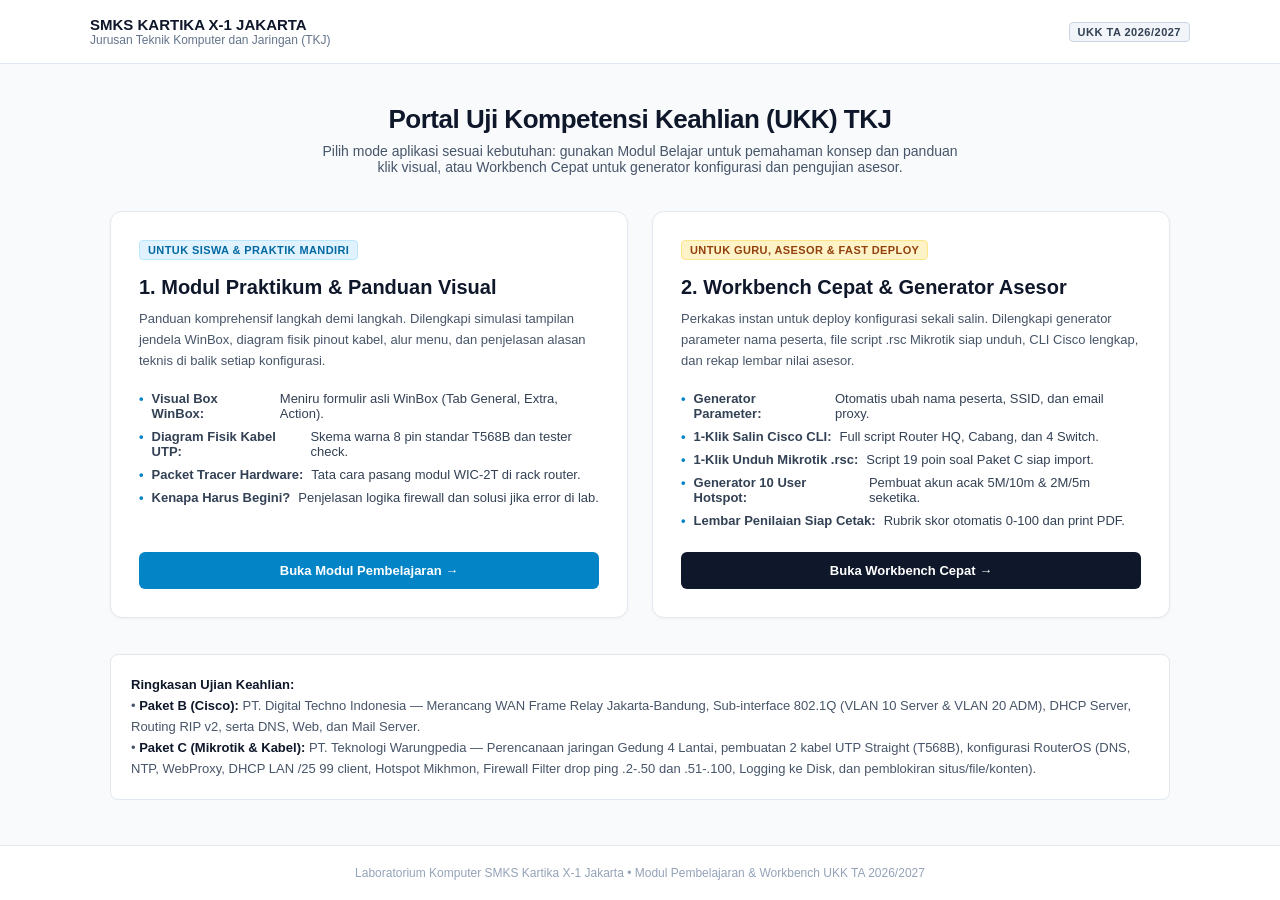
==== index.html @ c427e786 "feat: UKK TKJ 2627 Workbench & Learning Module - SMKS Kartika X-1" ====
<!DOCTYPE html>
<html lang="id">
<head>
<meta charset="UTF-8">
<meta name="viewport" content="width=device-width, initial-scale=1.0">
<title>Portal UKK TKJ TA 2026/2027 - SMKS Kartika X-1</title>
<style>
:root {
  --bg: #f8fafc;
  --card-bg: #ffffff;
  --text-main: #0f172a;
  --text-muted: #475569;
  --border: #e2e8f0;
  --primary: #0284c7;
  --primary-hover: #0369a1;
  --amber: #d97706;
  --font-sans: -apple-system, BlinkMacSystemFont, "Segoe UI", Roboto, "Helvetica Neue", Arial, sans-serif;
  --font-mono: ui-monospace, SFMono-Regular, Menlo, Monaco, Consolas, monospace;
}
* { box-sizing: border-box; margin: 0; padding: 0; }
body {
  background: var(--bg);
  color: var(--text-main);
  font-family: var(--font-sans);
  min-height: 100vh;
  display: flex;
  flex-direction: column;
}
header {
  background: #ffffff;
  border-bottom: 1px solid var(--border);
  padding: 16px 24px;
}
.header-inner {
  max-width: 1100px;
  margin: 0 auto;
  display: flex;
  justify-content: space-between;
  align-items: center;
}
.school-badge {
  font-size: 11px;
  font-weight: 700;
  letter-spacing: 0.5px;
  background: #f1f5f9;
  border: 1px solid #cbd5e1;
  padding: 3px 8px;
  border-radius: 4px;
  color: #334155;
}
main {
  flex: 1;
  max-width: 1100px;
  margin: 0 auto;
  padding: 40px 20px;
  width: 100%;
}
.hero {
  text-align: center;
  margin-bottom: 36px;
}
.hero h1 {
  font-size: 26px;
  font-weight: 800;
  color: #0f172a;
  letter-spacing: -0.5px;
  margin-bottom: 8px;
}
.hero p {
  font-size: 14px;
  color: var(--text-muted);
  max-width: 650px;
  margin: 0 auto;
}
.mode-grid {
  display: grid;
  grid-template-columns: 1fr 1fr;
  gap: 24px;
  margin-bottom: 36px;
}
@media (max-width: 768px) {
  .mode-grid { grid-template-columns: 1fr; }
}
.portal-card {
  background: var(--card-bg);
  border: 1px solid var(--border);
  border-radius: 12px;
  padding: 28px;
  display: flex;
  flex-direction: column;
  justify-content: space-between;
  box-shadow: 0 1px 3px rgba(0,0,0,0.04);
  transition: transform 0.15s ease, box-shadow 0.15s ease, border-color 0.15s ease;
  text-decoration: none;
  color: inherit;
}
.portal-card:hover {
  transform: translateY(-2px);
  box-shadow: 0 8px 20px rgba(0,0,0,0.06);
  border-color: #cbd5e1;
}
.card-header-line {
  display: flex;
  justify-content: space-between;
  align-items: center;
  margin-bottom: 16px;
}
.tag-mode {
  font-size: 11px;
  font-weight: 700;
  padding: 3px 8px;
  border-radius: 4px;
  text-transform: uppercase;
  letter-spacing: 0.4px;
}
.tag-belajar {
  background: #e0f2fe;
  color: #0369a1;
  border: 1px solid #bae6fd;
}
.tag-cheat {
  background: #fef3c7;
  color: #92400e;
  border: 1px solid #fde68a;
}
.card-title {
  font-size: 20px;
  font-weight: 700;
  color: #0f172a;
  margin-bottom: 10px;
}
.card-desc {
  font-size: 13px;
  color: var(--text-muted);
  line-height: 1.6;
  margin-bottom: 20px;
}
.feature-list {
  list-style: none;
  font-size: 13px;
  color: #334155;
  margin-bottom: 24px;
  display: flex;
  flex-direction: column;
  gap: 8px;
}
.feature-list li {
  display: flex;
  align-items: flex-start;
  gap: 8px;
}
.bullet {
  color: var(--primary);
  font-weight: 700;
}
.card-btn {
  display: flex;
  align-items: center;
  justify-content: center;
  padding: 10px 16px;
  font-size: 13px;
  font-weight: 600;
  border-radius: 6px;
  text-align: center;
  border: 1px solid transparent;
}
.btn-belajar {
  background: var(--primary);
  color: #ffffff;
}
.btn-belajar:hover { background: var(--primary-hover); }
.btn-cheat {
  background: #0f172a;
  color: #ffffff;
}
.btn-cheat:hover { background: #1e293b; }
.info-box {
  background: #ffffff;
  border: 1px solid var(--border);
  border-radius: 8px;
  padding: 20px;
  font-size: 13px;
  color: var(--text-muted);
  line-height: 1.6;
}
.info-box strong { color: var(--text-main); }
footer {
  text-align: center;
  padding: 20px;
  font-size: 12px;
  color: #94a3b8;
  border-top: 1px solid var(--border);
  background: #ffffff;
}
</style>
</head>
<body>

<header>
  <div class="header-inner">
    <div>
      <div style="font-weight:700; font-size:15px; color:#0f172a;">SMKS KARTIKA X-1 JAKARTA</div>
      <div style="font-size:12px; color:#64748b;">Jurusan Teknik Komputer dan Jaringan (TKJ)</div>
    </div>
    <span class="school-badge">UKK TA 2026/2027</span>
  </div>
</header>

<main>
  <div class="hero">
    <h1>Portal Uji Kompetensi Keahlian (UKK) TKJ</h1>
    <p>Pilih mode aplikasi sesuai kebutuhan: gunakan Modul Belajar untuk pemahaman konsep dan panduan klik visual, atau Workbench Cepat untuk generator konfigurasi dan pengujian asesor.</p>
  </div>

  <div class="mode-grid">
    <!-- CARD 1: MODUL PEMBELAJARAN -->
    <a href="modul-belajar.html" class="portal-card">
      <div>
        <div class="card-header-line">
          <span class="tag-mode tag-belajar">Untuk Siswa &amp; Praktik Mandiri</span>
        </div>
        <div class="card-title">1. Modul Praktikum &amp; Panduan Visual</div>
        <div class="card-desc">
          Panduan komprehensif langkah demi langkah. Dilengkapi simulasi tampilan jendela WinBox, diagram fisik pinout kabel, alur menu, dan penjelasan alasan teknis di balik setiap konfigurasi.
        </div>
        <ul class="feature-list">
          <li><span class="bullet">&bull;</span> <strong>Visual Box WinBox:</strong> Meniru formulir asli WinBox (Tab General, Extra, Action).</li>
          <li><span class="bullet">&bull;</span> <strong>Diagram Fisik Kabel UTP:</strong> Skema warna 8 pin standar T568B dan tester check.</li>
          <li><span class="bullet">&bull;</span> <strong>Packet Tracer Hardware:</strong> Tata cara pasang modul WIC-2T di rack router.</li>
          <li><span class="bullet">&bull;</span> <strong>Kenapa Harus Begini?</strong> Penjelasan logika firewall dan solusi jika error di lab.</li>
        </ul>
      </div>
      <div class="card-btn btn-belajar">Buka Modul Pembelajaran &rarr;</div>
    </a>

    <!-- CARD 2: CHEAT & WORKBENCH GENERATOR -->
    <a href="cheat-konfigurasi.html" class="portal-card">
      <div>
        <div class="card-header-line">
          <span class="tag-mode tag-cheat">Untuk Guru, Asesor &amp; Fast Deploy</span>
        </div>
        <div class="card-title">2. Workbench Cepat &amp; Generator Asesor</div>
        <div class="card-desc">
          Perkakas instan untuk deploy konfigurasi sekali salin. Dilengkapi generator parameter nama peserta, file script .rsc Mikrotik siap unduh, CLI Cisco lengkap, dan rekap lembar nilai asesor.
        </div>
        <ul class="feature-list">
          <li><span class="bullet">&bull;</span> <strong>Generator Parameter:</strong> Otomatis ubah nama peserta, SSID, dan email proxy.</li>
          <li><span class="bullet">&bull;</span> <strong>1-Klik Salin Cisco CLI:</strong> Full script Router HQ, Cabang, dan 4 Switch.</li>
          <li><span class="bullet">&bull;</span> <strong>1-Klik Unduh Mikrotik .rsc:</strong> Script 19 poin soal Paket C siap import.</li>
          <li><span class="bullet">&bull;</span> <strong>Generator 10 User Hotspot:</strong> Pembuat akun acak 5M/10m &amp; 2M/5m seketika.</li>
          <li><span class="bullet">&bull;</span> <strong>Lembar Penilaian Siap Cetak:</strong> Rubrik skor otomatis 0-100 dan print PDF.</li>
        </ul>
      </div>
      <div class="card-btn btn-cheat">Buka Workbench Cepat &rarr;</div>
    </a>
  </div>

  <div class="info-box">
    <strong>Ringkasan Ujian Keahlian:</strong><br>
    &bull; <strong>Paket B (Cisco):</strong> PT. Digital Techno Indonesia &mdash; Merancang WAN Frame Relay Jakarta-Bandung, Sub-interface 802.1Q (VLAN 10 Server &amp; VLAN 20 ADM), DHCP Server, Routing RIP v2, serta DNS, Web, dan Mail Server.<br>
    &bull; <strong>Paket C (Mikrotik &amp; Kabel):</strong> PT. Teknologi Warungpedia &mdash; Perencanaan jaringan Gedung 4 Lantai, pembuatan 2 kabel UTP Straight (T568B), konfigurasi RouterOS (DNS, NTP, WebProxy, DHCP LAN /25 99 client, Hotspot Mikhmon, Firewall Filter drop ping .2-.50 dan .51-.100, Logging ke Disk, dan pemblokiran situs/file/konten).
  </div>
</main>

<footer>
  Laboratorium Komputer SMKS Kartika X-1 Jakarta &bull; Modul Pembelajaran &amp; Workbench UKK TA 2026/2027
</footer>

</body>
</html>
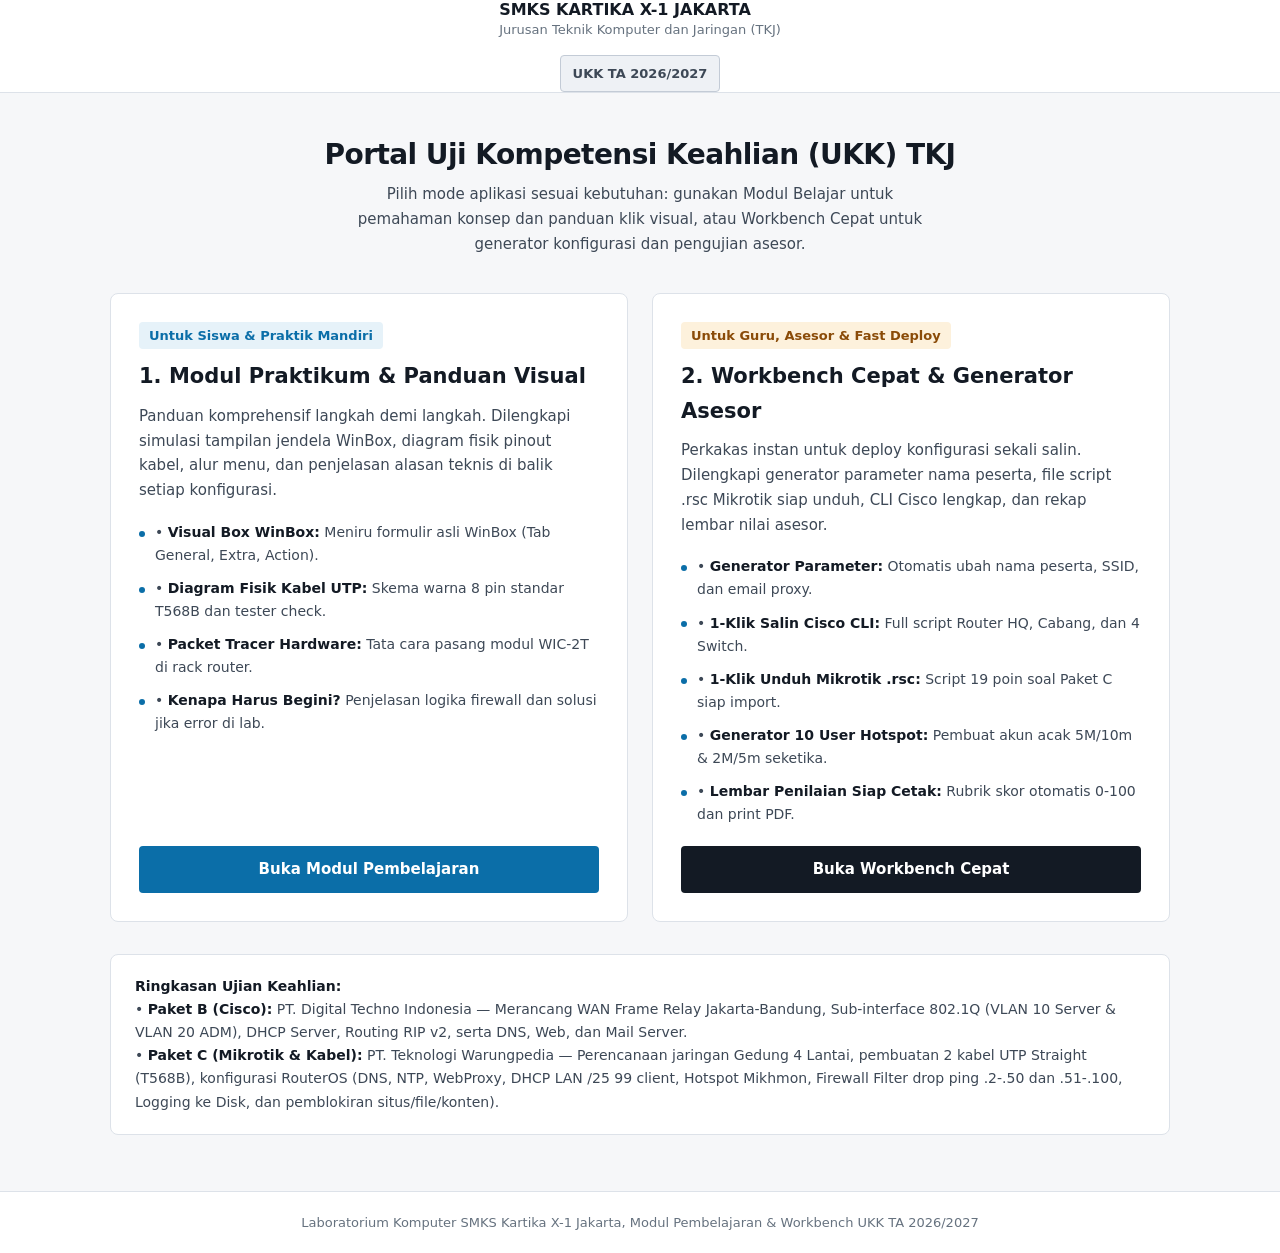
==== commit c807063e: "ui: shared stylesheet, readable type scale, scrollable tables/diagrams, sized svg boxes, mobile no-o" ====
--- a/index.html
+++ b/index.html
@@ -4,203 +4,15 @@
 <meta charset="UTF-8">
 <meta name="viewport" content="width=device-width, initial-scale=1.0">
 <title>Portal UKK TKJ TA 2026/2027 - SMKS Kartika X-1</title>
-<style>
-:root {
-  --bg: #f8fafc;
-  --card-bg: #ffffff;
-  --text-main: #0f172a;
-  --text-muted: #475569;
-  --border: #e2e8f0;
-  --primary: #0284c7;
-  --primary-hover: #0369a1;
-  --amber: #d97706;
-  --font-sans: -apple-system, BlinkMacSystemFont, "Segoe UI", Roboto, "Helvetica Neue", Arial, sans-serif;
-  --font-mono: ui-monospace, SFMono-Regular, Menlo, Monaco, Consolas, monospace;
-}
-* { box-sizing: border-box; margin: 0; padding: 0; }
-body {
-  background: var(--bg);
-  color: var(--text-main);
-  font-family: var(--font-sans);
-  min-height: 100vh;
-  display: flex;
-  flex-direction: column;
-}
-header {
-  background: #ffffff;
-  border-bottom: 1px solid var(--border);
-  padding: 16px 24px;
-}
-.header-inner {
-  max-width: 1100px;
-  margin: 0 auto;
-  display: flex;
-  justify-content: space-between;
-  align-items: center;
-}
-.school-badge {
-  font-size: 11px;
-  font-weight: 700;
-  letter-spacing: 0.5px;
-  background: #f1f5f9;
-  border: 1px solid #cbd5e1;
-  padding: 3px 8px;
-  border-radius: 4px;
-  color: #334155;
-}
-main {
-  flex: 1;
-  max-width: 1100px;
-  margin: 0 auto;
-  padding: 40px 20px;
-  width: 100%;
-}
-.hero {
-  text-align: center;
-  margin-bottom: 36px;
-}
-.hero h1 {
-  font-size: 26px;
-  font-weight: 800;
-  color: #0f172a;
-  letter-spacing: -0.5px;
-  margin-bottom: 8px;
-}
-.hero p {
-  font-size: 14px;
-  color: var(--text-muted);
-  max-width: 650px;
-  margin: 0 auto;
-}
-.mode-grid {
-  display: grid;
-  grid-template-columns: 1fr 1fr;
-  gap: 24px;
-  margin-bottom: 36px;
-}
-@media (max-width: 768px) {
-  .mode-grid { grid-template-columns: 1fr; }
-}
-.portal-card {
-  background: var(--card-bg);
-  border: 1px solid var(--border);
-  border-radius: 12px;
-  padding: 28px;
-  display: flex;
-  flex-direction: column;
-  justify-content: space-between;
-  box-shadow: 0 1px 3px rgba(0,0,0,0.04);
-  transition: transform 0.15s ease, box-shadow 0.15s ease, border-color 0.15s ease;
-  text-decoration: none;
-  color: inherit;
-}
-.portal-card:hover {
-  transform: translateY(-2px);
-  box-shadow: 0 8px 20px rgba(0,0,0,0.06);
-  border-color: #cbd5e1;
-}
-.card-header-line {
-  display: flex;
-  justify-content: space-between;
-  align-items: center;
-  margin-bottom: 16px;
-}
-.tag-mode {
-  font-size: 11px;
-  font-weight: 700;
-  padding: 3px 8px;
-  border-radius: 4px;
-  text-transform: uppercase;
-  letter-spacing: 0.4px;
-}
-.tag-belajar {
-  background: #e0f2fe;
-  color: #0369a1;
-  border: 1px solid #bae6fd;
-}
-.tag-cheat {
-  background: #fef3c7;
-  color: #92400e;
-  border: 1px solid #fde68a;
-}
-.card-title {
-  font-size: 20px;
-  font-weight: 700;
-  color: #0f172a;
-  margin-bottom: 10px;
-}
-.card-desc {
-  font-size: 13px;
-  color: var(--text-muted);
-  line-height: 1.6;
-  margin-bottom: 20px;
-}
-.feature-list {
-  list-style: none;
-  font-size: 13px;
-  color: #334155;
-  margin-bottom: 24px;
-  display: flex;
-  flex-direction: column;
-  gap: 8px;
-}
-.feature-list li {
-  display: flex;
-  align-items: flex-start;
-  gap: 8px;
-}
-.bullet {
-  color: var(--primary);
-  font-weight: 700;
-}
-.card-btn {
-  display: flex;
-  align-items: center;
-  justify-content: center;
-  padding: 10px 16px;
-  font-size: 13px;
-  font-weight: 600;
-  border-radius: 6px;
-  text-align: center;
-  border: 1px solid transparent;
-}
-.btn-belajar {
-  background: var(--primary);
-  color: #ffffff;
-}
-.btn-belajar:hover { background: var(--primary-hover); }
-.btn-cheat {
-  background: #0f172a;
-  color: #ffffff;
-}
-.btn-cheat:hover { background: #1e293b; }
-.info-box {
-  background: #ffffff;
-  border: 1px solid var(--border);
-  border-radius: 8px;
-  padding: 20px;
-  font-size: 13px;
-  color: var(--text-muted);
-  line-height: 1.6;
-}
-.info-box strong { color: var(--text-main); }
-footer {
-  text-align: center;
-  padding: 20px;
-  font-size: 12px;
-  color: #94a3b8;
-  border-top: 1px solid var(--border);
-  background: #ffffff;
-}
-</style>
+<link rel="stylesheet" href="style.css">
 </head>
-<body>
+<body class="page-index">
 
 <header>
   <div class="header-inner">
     <div>
-      <div style="font-weight:700; font-size:15px; color:#0f172a;">SMKS KARTIKA X-1 JAKARTA</div>
-      <div style="font-size:12px; color:#64748b;">Jurusan Teknik Komputer dan Jaringan (TKJ)</div>
+      <div class="brand-title">SMKS KARTIKA X-1 JAKARTA</div>
+      <div class="brand-sub">Jurusan Teknik Komputer dan Jaringan (TKJ)</div>
     </div>
     <span class="school-badge">UKK TA 2026/2027</span>
   </div>
@@ -230,7 +42,7 @@
           <li><span class="bullet">&bull;</span> <strong>Kenapa Harus Begini?</strong> Penjelasan logika firewall dan solusi jika error di lab.</li>
         </ul>
       </div>
-      <div class="card-btn btn-belajar">Buka Modul Pembelajaran &rarr;</div>
+      <div class="card-btn btn-belajar">Buka Modul Pembelajaran</div>
     </a>
 
     <!-- CARD 2: CHEAT & WORKBENCH GENERATOR -->
@@ -251,7 +63,7 @@
           <li><span class="bullet">&bull;</span> <strong>Lembar Penilaian Siap Cetak:</strong> Rubrik skor otomatis 0-100 dan print PDF.</li>
         </ul>
       </div>
-      <div class="card-btn btn-cheat">Buka Workbench Cepat &rarr;</div>
+      <div class="card-btn btn-cheat">Buka Workbench Cepat</div>
     </a>
   </div>
 
@@ -263,7 +75,7 @@
 </main>
 
 <footer>
-  Laboratorium Komputer SMKS Kartika X-1 Jakarta &bull; Modul Pembelajaran &amp; Workbench UKK TA 2026/2027
+  Laboratorium Komputer SMKS Kartika X-1 Jakarta, Modul Pembelajaran &amp; Workbench UKK TA 2026/2027
 </footer>
 
 </body>
--- a/style.css
+++ b/style.css
@@ -0,0 +1,433 @@
+/* Hallmark: theme custom-docs | critique: dense tables and 3 forked stylesheets unified; one reading measure, one radius scale, no tracked caps | waive: svg presentation attributes keep literal colours */
+:root {
+  --header-h: 72px;
+  --bg: #f6f7f9;
+  --surface: #ffffff;
+  --subtle: #eef1f5;
+  --line: #dde2e9;
+  --line-strong: #c3cbd6;
+  --ink: #131a24;
+  --ink-2: #3d4856;
+  --ink-3: #66727f;
+  --accent: #0b6ea8;
+  --accent-ink: #ffffff;
+  --accent-hover: #095a89;
+  --accent-wash: #e6f2f9;
+  --warn: #8a4b08;
+  --warn-wash: #fdf1dc;
+  --ok: #17692f;
+  --ok-wash: #e1f4e7;
+  --bad: #9b1c1c;
+  --bad-wash: #fbe4e4;
+  --code-bg: #111826;
+  --code-bar: #0a0f19;
+  --code-ink: #e8edf4;
+  --code-mute: #8d99aa;
+  --wb-bar: #34414f;
+  --font-sans: system-ui, -apple-system, "Segoe UI", Roboto, "Helvetica Neue", Arial, sans-serif;
+  --font-mono: ui-monospace, SFMono-Regular, Menlo, Consolas, "Liberation Mono", monospace;
+  --r-sm: 4px;
+  --r-md: 8px;
+  --measure: 70ch;
+}
+
+* { box-sizing: border-box; margin: 0; padding: 0; }
+html { overflow-x: clip; scroll-behavior: smooth; scroll-padding-top: calc(var(--header-h) + 12px); }
+body {
+  overflow-x: clip;
+  background: var(--bg);
+  color: var(--ink);
+  font-family: var(--font-sans);
+  font-size: 15px;
+  line-height: 1.65;
+  -webkit-font-smoothing: antialiased;
+}
+code {
+  font-family: var(--font-mono);
+  font-size: 0.9em;
+  background: var(--subtle);
+  border: 1px solid var(--line);
+  border-radius: var(--r-sm);
+  padding: 0 5px;
+  overflow-wrap: anywhere;
+}
+a { color: var(--accent); }
+
+:focus-visible { outline: 2px solid var(--accent); outline-offset: 2px; }
+
+/* ---------- Header ---------- */
+header {
+  background: var(--surface);
+  border-bottom: 1px solid var(--line);
+  min-height: var(--header-h);
+  padding: 0 24px;
+  position: sticky;
+  top: 0;
+  z-index: 40;
+  display: flex;
+  justify-content: space-between;
+  align-items: center;
+  gap: 16px;
+}
+.brand-block, header > div:first-child { display: flex; flex-direction: column; min-width: 0; }
+.brand-name, .brand-title { font-size: 16px; font-weight: 700; line-height: 1.3; }
+.brand-sub { font-size: 13px; color: var(--ink-3); line-height: 1.4; }
+.header-links a, .school-badge {
+  font-size: 13px;
+  font-weight: 600;
+  text-decoration: none;
+  padding: 7px 12px;
+  border-radius: var(--r-sm);
+  background: var(--accent-wash);
+  color: var(--accent);
+  white-space: nowrap;
+}
+.header-links a:hover { background: #cfe6f3; }
+.school-badge { background: var(--subtle); color: var(--ink-2); border: 1px solid var(--line-strong); }
+.header-inner { max-width: 1100px; margin: 0 auto; width: 100%; display: flex; justify-content: space-between; align-items: center; gap: 16px; }
+.top-actions, .btn-row { display: flex; gap: 8px; flex-wrap: wrap; align-items: center; }
+
+/* ---------- Buttons ---------- */
+.btn {
+  display: inline-flex;
+  align-items: center;
+  gap: 6px;
+  min-height: 34px;
+  padding: 6px 14px;
+  font: 600 13px/1 var(--font-sans);
+  border-radius: var(--r-sm);
+  cursor: pointer;
+  border: 1px solid var(--line-strong);
+  background: var(--surface);
+  color: var(--ink);
+  text-decoration: none;
+  transition: background-color 0.12s, border-color 0.12s;
+}
+.btn:hover { background: var(--subtle); }
+.btn-primary { background: var(--accent); color: var(--accent-ink); border-color: var(--accent); }
+.btn-primary:hover { background: var(--accent-hover); }
+.btn-dark { background: var(--ink); color: var(--accent-ink); border-color: var(--ink); }
+.btn-dark:hover { background: #26303d; }
+.btn-sm { min-height: 30px; padding: 5px 10px; font-size: 12px; }
+
+/* ---------- Layout: docs (modul) ---------- */
+.page-layout { display: flex; max-width: 1360px; margin: 0 auto; }
+.sidebar {
+  width: 280px;
+  flex-shrink: 0;
+  background: var(--surface);
+  border-right: 1px solid var(--line);
+  position: sticky;
+  top: var(--header-h);
+  height: calc(100vh - var(--header-h));
+  overflow-y: auto;
+  padding: 20px 14px;
+}
+.mobile-toc-toggle { list-style: none; cursor: pointer; font-weight: 700; font-size: 14px; padding: 4px 8px 10px; }
+.mobile-toc-toggle::-webkit-details-marker { display: none; }
+.toc-category { font-size: 13px; font-weight: 700; color: var(--ink-3); margin: 18px 0 4px; padding-left: 10px; }
+.toc-category:first-child { margin-top: 0; }
+.toc-link {
+  display: block;
+  padding: 6px 10px;
+  border-radius: var(--r-sm);
+  color: var(--ink-2);
+  text-decoration: none;
+  font-size: 14px;
+  line-height: 1.4;
+}
+.toc-link:hover { background: var(--subtle); color: var(--ink); }
+.main-content { flex: 1; min-width: 0; padding: 32px 40px 64px; max-width: 1000px; }
+
+.lesson-section {
+  background: var(--surface);
+  border: 1px solid var(--line);
+  border-radius: var(--r-md);
+  padding: 28px 32px;
+  margin-bottom: 28px;
+}
+.lesson-header {
+  display: flex;
+  justify-content: space-between;
+  align-items: baseline;
+  flex-wrap: wrap;
+  gap: 6px 16px;
+  padding-bottom: 14px;
+  margin-bottom: 20px;
+  border-bottom: 1px solid var(--line);
+}
+.lesson-title { font-size: 21px; font-weight: 700; line-height: 1.3; letter-spacing: -0.01em; overflow-wrap: break-word; min-width: 0; }
+.lesson-badge { font-size: 13px; color: var(--ink-3); }
+.lesson-section p, .lesson-section li { max-width: var(--measure); }
+.lesson-section h4 { font-size: 15px; font-weight: 700; margin: 22px 0 8px; }
+.lesson-section > p + h4, .lesson-section > .svg-wrap + h4 { margin-top: 20px; }
+.lesson-section ol, .lesson-section ul.plain { margin-left: 22px; line-height: 1.8; }
+.lesson-section li + li { margin-top: 2px; }
+.lesson-section p + p { margin-top: 10px; }
+.lesson-section .note { font-size: 13px; color: var(--ink-3); margin-top: 6px; }
+
+/* ---------- Callouts ---------- */
+.callout, .concept-box {
+  border-left: 3px solid var(--accent);
+  background: var(--accent-wash);
+  padding: 12px 16px;
+  border-radius: 0 var(--r-sm) var(--r-sm) 0;
+  margin: 18px 0;
+  font-size: 14px;
+  line-height: 1.65;
+  color: var(--ink);
+}
+.callout-amber { border-left-color: var(--warn); background: var(--warn-wash); }
+.concept-box { border-left-color: var(--ink-3); background: var(--subtle); }
+.concept-title { font-weight: 700; margin-bottom: 4px; }
+.concept-box > *, .callout > * { max-width: var(--measure); }
+
+/* ---------- Breadcrumb flow ---------- */
+.breadcrumb-flow {
+  display: flex;
+  align-items: center;
+  flex-wrap: wrap;
+  gap: 6px;
+  margin: 10px 0 14px;
+  padding: 10px 12px;
+  background: var(--subtle);
+  border-radius: var(--r-sm);
+  font-size: 14px;
+}
+.bc-step { background: var(--surface); border: 1px solid var(--line-strong); padding: 3px 9px; border-radius: var(--r-sm); font-weight: 600; line-height: 1.5; overflow-wrap: anywhere; }
+.bc-arrow { color: var(--ink-3); font-weight: 700; }
+
+/* ---------- WinBox mockup ---------- */
+.winbox-window {
+  background: var(--surface);
+  border: 1px solid var(--line-strong);
+  border-radius: var(--r-md);
+  margin: 18px 0;
+  overflow: hidden;
+  max-width: 640px;
+}
+.wb-titlebar { background: var(--wb-bar); color: #fff; padding: 7px 12px; font-size: 13px; font-weight: 600; display: flex; justify-content: space-between; gap: 12px; }
+.wb-section { background: var(--subtle); border-top: 1px solid var(--line); border-bottom: 1px solid var(--line); padding: 5px 14px; font-size: 13px; color: var(--ink-3); }
+.wb-section b { color: var(--ink); }
+.wb-titlebar + .wb-section { border-top: 0; }
+.wb-body { padding: 14px 16px 8px; }
+.wb-row { display: grid; grid-template-columns: 150px minmax(0, 1fr); align-items: center; gap: 4px 12px; margin-bottom: 9px; font-size: 13px; }
+.wb-label { color: var(--ink-2); }
+.wb-input, .wb-select {
+  background: var(--surface);
+  border: 1px solid var(--line-strong);
+  border-radius: var(--r-sm);
+  padding: 4px 9px;
+  font-size: 13px;
+  font-weight: 600;
+  min-width: 0;
+  overflow-wrap: anywhere;
+}
+.wb-input { font-family: var(--font-mono); }
+.wb-hint { grid-column: 2; font-size: 13px; color: var(--accent); }
+
+/* ---------- Cable ---------- */
+.cable-block { display: flex; gap: 28px; flex-wrap: wrap; margin: 18px 0; align-items: flex-start; }
+.rj45-box { background: var(--subtle); border: 1px solid var(--line-strong); border-radius: var(--r-md); padding: 16px; width: 340px; max-width: 100%; }
+.rj45-title { font-size: 14px; font-weight: 700; margin-bottom: 12px; padding-bottom: 8px; border-bottom: 1px solid var(--line-strong); }
+.pin-item { display: flex; align-items: center; gap: 10px; margin-bottom: 6px; font-size: 14px; font-weight: 600; }
+.pin-idx { width: 14px; color: var(--ink-3); font-family: var(--font-mono); }
+.wire-bar { height: 18px; flex: 1; border-radius: 3px; border: 1px solid rgba(0, 0, 0, 0.2); }
+.pin-label { width: 112px; font-size: 13px; font-weight: 500; color: var(--ink-2); }
+.wire-wo  { background: repeating-linear-gradient(45deg, #fff, #fff 6px, #f97316 6px, #f97316 12px); }
+.wire-o   { background: #ea580c; }
+.wire-wg  { background: repeating-linear-gradient(45deg, #fff, #fff 6px, #22c55e 6px, #22c55e 12px); }
+.wire-b   { background: #2563eb; }
+.wire-wb  { background: repeating-linear-gradient(45deg, #fff, #fff 6px, #3b82f6 6px, #3b82f6 12px); }
+.wire-g   { background: #16a34a; }
+.wire-wbr { background: repeating-linear-gradient(45deg, #fff, #fff 6px, #854d0e 6px, #854d0e 12px); }
+.wire-br  { background: #713f12; }
+
+.cable-steps { flex: 1; min-width: 260px; }
+.cable-steps h4 { margin-top: 0; }
+#toast { position: fixed; left: 50%; bottom: 24px; transform: translate(-50%, 12px); background: var(--ink); color: #fff; padding: 9px 18px; border-radius: var(--r-sm); font-size: 14px; font-weight: 600; opacity: 0; pointer-events: none; transition: opacity 0.15s, transform 0.15s; z-index: 100; }
+#toast.show { opacity: 1; transform: translate(-50%, 0); }
+
+/* ---------- SVG diagrams: scroll instead of shrinking text ---------- */
+.svg-wrap, .topo-svg-box {
+  background: var(--surface);
+  border: 1px solid var(--line);
+  border-radius: var(--r-md);
+  padding: 12px;
+  margin: 14px 0 18px;
+  overflow-x: auto;
+}
+.svg-wrap svg, .topo-svg-box svg { display: block; margin: 0 auto; width: 100%; min-width: 760px; height: auto; }
+svg text { font-family: var(--font-sans); }
+
+/* ---------- Tables ---------- */
+.table-scroll { overflow-x: auto; margin: 14px 0; border: 1px solid var(--line); border-radius: var(--r-md); }
+table.guide-table, table.data-table { width: 100%; border-collapse: collapse; font-size: 14px; line-height: 1.55; }
+.table-scroll > table { min-width: 560px; }
+table.guide-table th, table.data-table th { background: var(--subtle); font-weight: 700; text-align: left; padding: 9px 12px; border-bottom: 1px solid var(--line-strong); }
+table.guide-table td, table.data-table td { padding: 9px 12px; border-top: 1px solid var(--line); color: var(--ink-2); vertical-align: top; }
+table.guide-table tbody tr:first-child td, table.data-table tbody tr:first-child td { border-top: 0; }
+table.guide-table tbody tr:hover td, table.data-table tbody tr:hover td { background: #fafbfc; }
+td strong { color: var(--ink); }
+
+/* ---------- Code ---------- */
+.code-container { margin: 10px 0 16px; min-width: 0; }
+.code-bar { background: var(--code-bar); color: var(--code-mute); padding: 7px 14px; font: 13px var(--font-mono); border-radius: var(--r-md) var(--r-md) 0 0; display: flex; justify-content: space-between; gap: 12px; }
+pre.code-block {
+  background: var(--code-bg);
+  color: var(--code-ink);
+  font: 13px/1.6 var(--font-mono);
+  padding: 14px 16px;
+  border-radius: 0 0 var(--r-md) var(--r-md);
+  overflow-x: auto;
+  white-space: pre-wrap;
+  overflow-wrap: anywhere;
+  max-height: 70vh;
+}
+
+/* ---------- Cards, forms (cheat) ---------- */
+main { max-width: 1200px; margin: 0 auto; padding: 24px 20px 64px; }
+.card { background: var(--surface); border: 1px solid var(--line); border-radius: var(--r-md); padding: 22px 24px; margin-bottom: 20px; }
+.card-title { font-size: 17px; font-weight: 700; margin-bottom: 16px; padding-bottom: 12px; border-bottom: 1px solid var(--line); display: flex; justify-content: space-between; align-items: center; flex-wrap: wrap; gap: 10px 16px; }
+.card-title > span { min-width: 0; overflow-wrap: break-word; }
+.grid-2 { display: grid; grid-template-columns: repeat(2, minmax(0, 1fr)); gap: 16px; }
+.grid-3 { display: grid; grid-template-columns: repeat(3, minmax(0, 1fr)); gap: 16px; }
+.grid-4 { display: grid; grid-template-columns: repeat(4, minmax(0, 1fr)); gap: 16px; }
+.form-group { margin-bottom: 12px; min-width: 0; }
+.form-group label { display: block; font-size: 13px; font-weight: 600; color: var(--ink-2); margin-bottom: 4px; }
+.form-input, .form-select {
+  width: 100%;
+  min-height: 38px;
+  padding: 7px 12px;
+  border: 1px solid var(--line-strong);
+  border-radius: var(--r-sm);
+  font: 14px var(--font-sans);
+  color: var(--ink);
+  background: var(--surface);
+}
+.form-input:focus-visible, .form-select:focus-visible { outline: 2px solid var(--accent); outline-offset: 0; border-color: var(--accent); }
+.form-input:disabled { background: var(--subtle); color: var(--ink-3); cursor: not-allowed; }
+.input-preview { background: var(--subtle); color: var(--accent); font-family: var(--font-mono); font-weight: 600; }
+
+nav.tab-strip { background: var(--surface); border-bottom: 1px solid var(--line); display: flex; overflow-x: auto; padding: 0 16px; scrollbar-width: thin; }
+nav.tab-strip button {
+  background: transparent;
+  border: 0;
+  border-bottom: 3px solid transparent;
+  color: var(--ink-2);
+  cursor: pointer;
+  font: 600 14px var(--font-sans);
+  padding: 13px 16px 10px;
+  white-space: nowrap;
+  transition: color 0.12s, background-color 0.12s;
+}
+nav.tab-strip button:hover { color: var(--ink); background: var(--subtle); }
+nav.tab-strip button.active { color: var(--accent); border-bottom-color: var(--accent); background: var(--accent-wash); }
+.pane { display: none; }
+.pane.active { display: block; }
+
+.doc-h { font-weight: 700; font-size: 15px; margin: 18px 0 8px; }
+.doc-h:first-of-type { margin-top: 0; }
+.doc-p { font-size: 14px; margin-bottom: 12px; max-width: var(--measure); }
+.score-bar { background: var(--subtle); border: 1px solid var(--line-strong); border-radius: var(--r-md); padding: 14px 18px; margin-top: 18px; display: flex; justify-content: space-between; align-items: center; flex-wrap: wrap; gap: 12px 24px; }
+.score-label { font-weight: 600; color: var(--ink-2); }
+#final_score { font-size: 22px; font-weight: 800; color: var(--accent); margin-left: 8px; }
+#final_grade { font-size: 14px; font-weight: 700; margin-left: 8px; padding: 4px 12px; border-radius: var(--r-sm); background: var(--subtle); color: var(--ink-2); border: 1px solid var(--line-strong); }
+#final_grade.grade-a { background: var(--ok-wash); color: var(--ok); border-color: transparent; }
+#final_grade.grade-b { background: var(--accent-wash); color: var(--accent); border-color: transparent; }
+#final_grade.grade-c { background: var(--warn-wash); color: var(--warn); border-color: transparent; }
+#final_grade.grade-d { background: var(--bad-wash); color: var(--bad); border-color: transparent; }
+td input[type="checkbox"] { width: 18px; height: 18px; accent-color: var(--accent); cursor: pointer; }
+
+.voucher-grid { display: grid; grid-template-columns: repeat(auto-fill, minmax(220px, 1fr)); gap: 12px; margin: 16px 0; }
+.voucher-card { background: var(--surface); border: 2px dashed var(--line-strong); border-radius: var(--r-md); padding: 14px; text-align: center; }
+.vc-title { font-size: 13px; font-weight: 700; color: var(--ink-2); }
+.vc-user { font: 800 18px var(--font-mono); margin: 4px 0; }
+.vc-pass { font: 13px var(--font-mono); color: var(--accent); }
+.vc-meta { font-size: 13px; color: var(--ink-3); margin-top: 6px; padding-top: 6px; border-top: 1px solid var(--line); }
+
+/* ---------- Portal (index) ---------- */
+body.page-index { display: flex; flex-direction: column; min-height: 100vh; }
+body.page-index main { flex: 1; max-width: 1100px; width: 100%; padding: 44px 20px 56px; }
+.hero { text-align: center; margin-bottom: 36px; }
+.hero h1 { font-size: 28px; font-weight: 800; line-height: 1.25; letter-spacing: -0.02em; margin-bottom: 10px; }
+.hero p { color: var(--ink-2); max-width: 62ch; margin: 0 auto; }
+.mode-grid { display: grid; grid-template-columns: repeat(2, minmax(0, 1fr)); gap: 24px; margin-bottom: 32px; }
+.portal-card {
+  background: var(--surface);
+  border: 1px solid var(--line);
+  border-radius: var(--r-md);
+  padding: 28px;
+  display: flex;
+  flex-direction: column;
+  justify-content: space-between;
+  gap: 20px;
+  text-decoration: none;
+  color: inherit;
+  transition: border-color 0.12s, box-shadow 0.12s;
+}
+.portal-card:hover { border-color: var(--accent); box-shadow: 0 2px 12px rgba(19, 26, 36, 0.07); }
+.portal-card .card-title { display: block; font-size: 21px; border: 0; padding: 0; margin: 10px 0 10px; }
+.card-header-line { display: flex; }
+.tag-mode { font-size: 13px; font-weight: 600; padding: 3px 10px; border-radius: var(--r-sm); }
+.tag-belajar { background: var(--accent-wash); color: var(--accent); }
+.tag-cheat { background: var(--warn-wash); color: var(--warn); }
+.card-desc { color: var(--ink-2); margin-bottom: 18px; }
+.feature-list { list-style: none; display: grid; gap: 10px; font-size: 14px; color: var(--ink-2); }
+.feature-list li { padding-left: 16px; position: relative; }
+.feature-list li::before { content: ""; position: absolute; left: 0; top: 0.7em; width: 6px; height: 6px; border-radius: 50%; background: var(--accent); }
+.feature-list strong { color: var(--ink); }
+.card-btn { display: flex; justify-content: center; padding: 11px 16px; font-weight: 600; border-radius: var(--r-sm); }
+.btn-belajar { background: var(--accent); color: var(--accent-ink); }
+.portal-card:hover .btn-belajar { background: var(--accent-hover); }
+.btn-cheat { background: var(--ink); color: var(--accent-ink); }
+.info-box { background: var(--surface); border: 1px solid var(--line); border-radius: var(--r-md); padding: 20px 24px; font-size: 14px; color: var(--ink-2); }
+.info-box p + p { margin-top: 8px; }
+.info-box strong { color: var(--ink); }
+footer { text-align: center; padding: 20px; font-size: 13px; color: var(--ink-3); border-top: 1px solid var(--line); background: var(--surface); }
+
+/* ---------- Responsive ---------- */
+@media (max-width: 900px) {
+  :root { --header-h: auto; }
+  header { position: static; flex-wrap: wrap; padding: 12px 16px; }
+  .brand-sub { display: none; }
+  .page-layout { flex-direction: column; }
+  .page-layout > * { min-width: 0; max-width: 100%; width: 100%; }
+  .sidebar { width: 100%; height: auto; position: static; border-right: 0; border-bottom: 1px solid var(--line); padding: 10px 14px; }
+  .mobile-toc-toggle { background: var(--subtle); border: 1px solid var(--line-strong); border-radius: var(--r-sm); padding: 10px 12px; }
+  .sidebar details[open] .mobile-toc-toggle { margin-bottom: 10px; }
+  .main-content { padding: 16px 14px 48px; }
+  .lesson-section { padding: 20px 16px; }
+  .lesson-title { font-size: 19px; }
+  .grid-2, .grid-3, .grid-4, .mode-grid { grid-template-columns: minmax(0, 1fr); }
+  .wb-row { grid-template-columns: minmax(0, 1fr); gap: 3px; }
+  .wb-hint { grid-column: 1; }
+  main { padding: 16px 12px 48px; }
+  .card { padding: 18px 16px; }
+  .hero h1 { font-size: 24px; }
+  html { scroll-padding-top: 12px; }
+}
+
+@media (prefers-reduced-motion: reduce) {
+  html { scroll-behavior: auto; }
+  * { transition: none !important; }
+}
+
+/* ---------- Print ---------- */
+.print-head, .print-sign { display: none; }
+@media print {
+  body { background: #fff !important; font-size: 10pt; }
+  header, nav.tab-strip, .no-print, .btn, .sidebar { display: none !important; }
+  main { max-width: 100%; padding: 0; }
+  .pane { display: none !important; }
+  .pane.printable { display: block !important; }
+  .card { border: 1px solid #000 !important; page-break-inside: avoid; margin-bottom: 14px; }
+  .table-scroll { overflow: visible; border: 0; }
+  .print-head { display: block !important; text-align: center; border-bottom: 2px solid #000; margin-bottom: 14px; padding-bottom: 8px; }
+  .print-head h2 { font-size: 14pt; margin: 0; }
+  .print-head p { font-size: 10pt; margin: 2px 0 0; }
+  .print-sign { display: flex !important; justify-content: space-between; margin-top: 36px; page-break-inside: avoid; }
+  .sig-box { text-align: center; width: 220px; }
+  .sig-space { height: 60px; }
+  .sig-name { font-weight: 700; text-decoration: underline; }
+}
